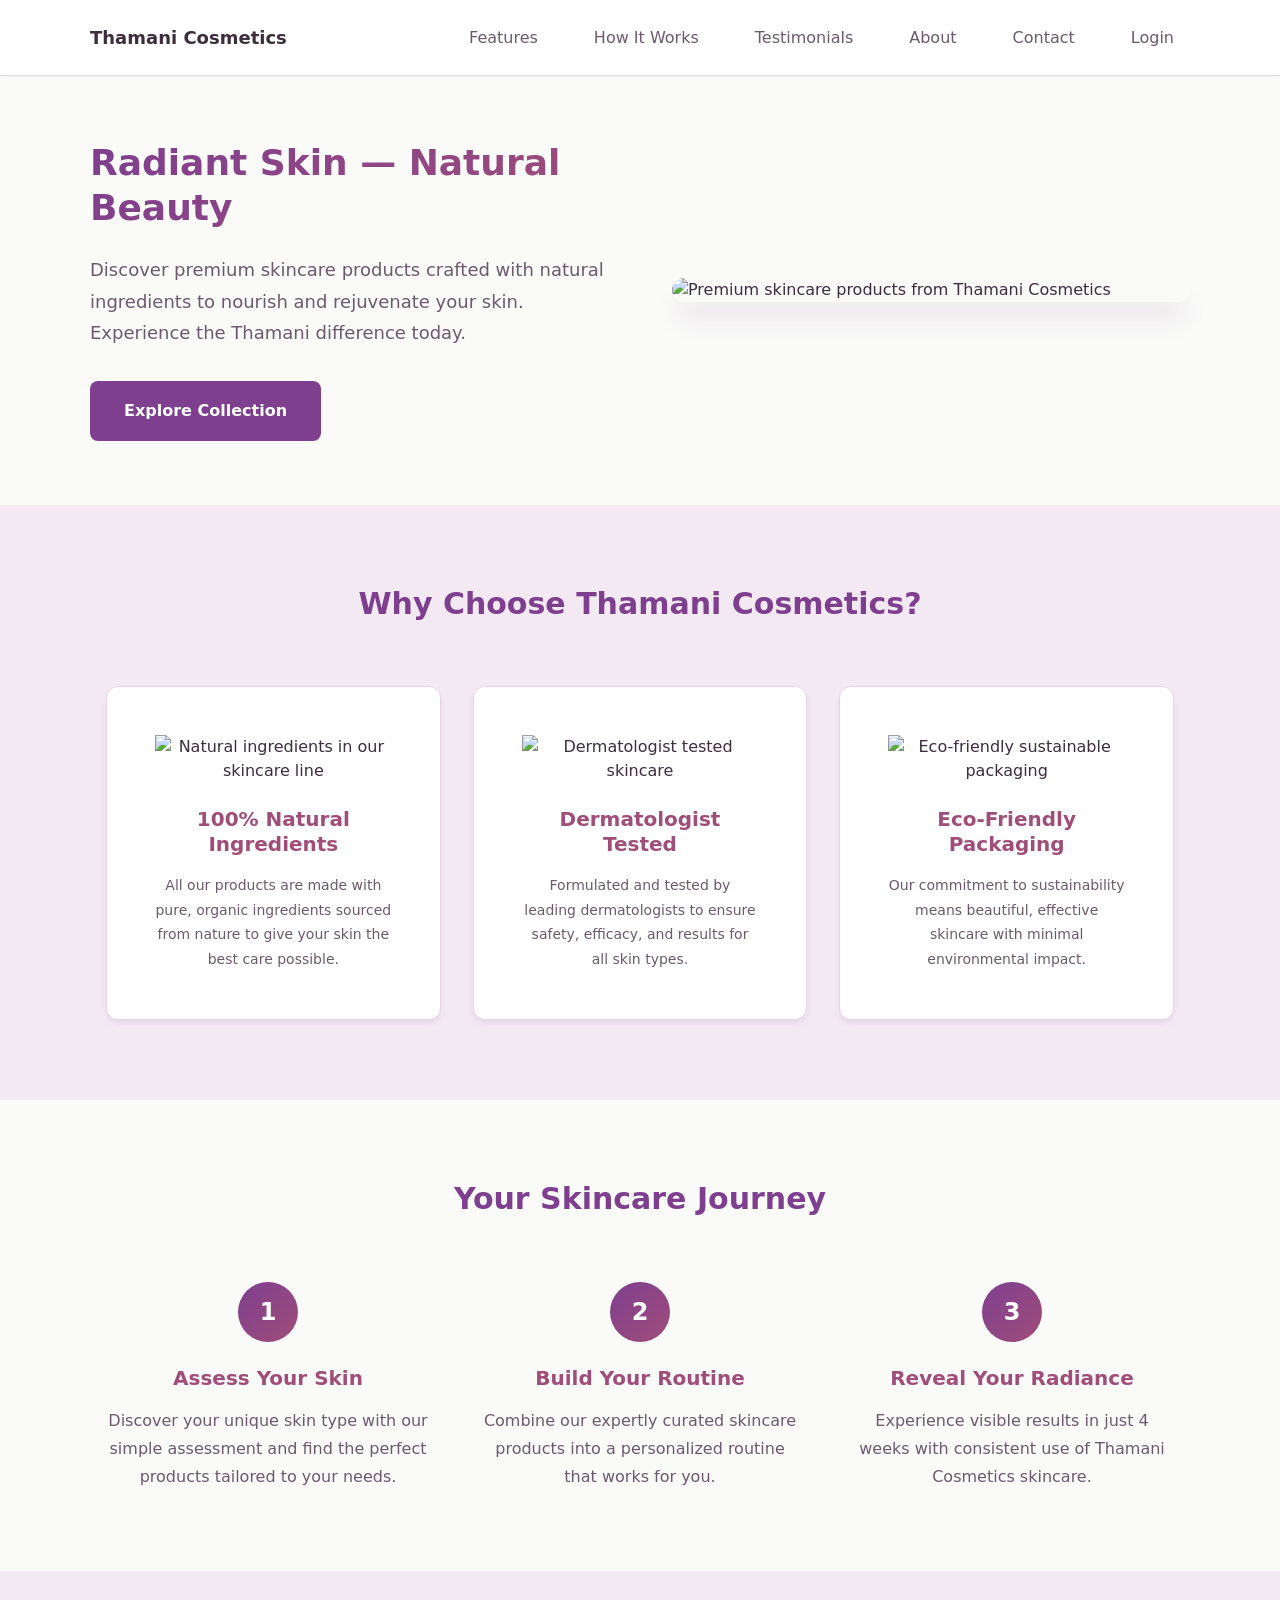
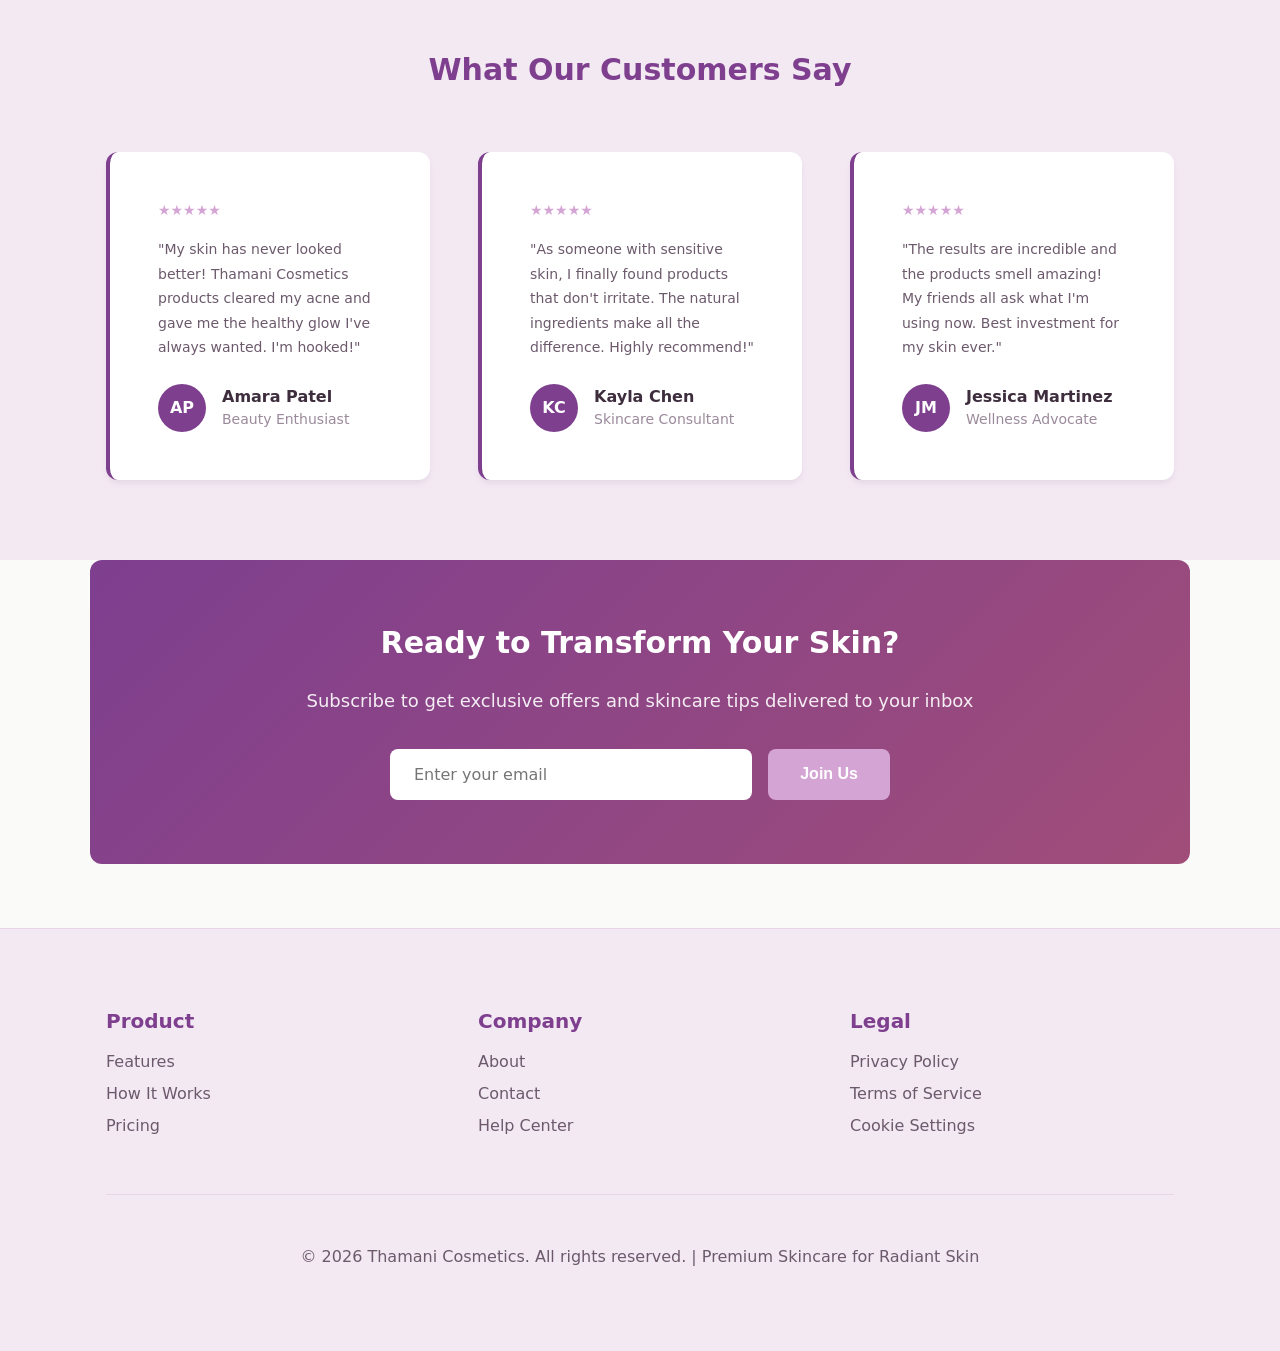
==== index.html @ d44dd270 "Added images, indext.html, pages and src to main" ====
<!doctype html>
<html lang="en">
<head>
  <meta charset="utf-8" />
  <meta name="viewport" content="width=device-width,initial-scale=1" />
  <meta name="description" content="Thamani Cosmetics - Premium skincare products for beautiful, healthy skin">
  <title>Thamani Cosmetics — Premium Skincare</title>
  <link rel="icon" type="image/png" href="data:image/svg+xml,<svg xmlns='http://www.w3.org/2000/svg' viewBox='0 0 100 100'><circle cx='50' cy='50' r='45' fill='%237E3F8F'/><text x='50' y='60' font-size='60' font-weight='bold' text-anchor='middle' fill='%23FFF'>T</text></svg>">
  <link rel="stylesheet" href="src/style.css">
</head>
<body>
  <header class="site-header">
    <nav class="nav container">
      <a class="logo" href="index.html">Thamani Cosmetics</a>
      <button class="menu-toggle" aria-label="Toggle menu" aria-expanded="false">
        <span></span>
        <span></span>
        <span></span>
      </button>
      <ul class="nav-links">
        <li><a href="#features">Features</a></li>
        <li><a href="#how-it-works">How It Works</a></li>
        <li><a href="#testimonials">Testimonials</a></li>
        <li><a href="pages/about.html">About</a></li>
        <li><a href="pages/contact.html">Contact</a></li>
        <li><a href="pages/login.html">Login</a></li>
      </ul>
    </nav>
  </header>

  <main>
    <!-- HERO SECTION -->
    <section class="hero container" id="hero">
      <div class="hero-content">
        <h1>Radiant Skin — Natural Beauty</h1>
        <p>Discover premium skincare products crafted with natural ingredients to nourish and rejuvenate your skin. Experience the Thamani difference today.</p>
        <a class="btn primary" href="#cta">Explore Collection</a>
      </div>
      <div class="hero-visual">
        <img src="https://images.unsplash.com/photo-1596755094514-f87e34085b2c?w=600&q=80" alt="Premium skincare products from Thamani Cosmetics">
      </div>
    </section>

    <!-- FEATURES SECTION -->
    <section id="features" class="features">
      <div class="container">
        <h2>Why Choose Thamani Cosmetics?</h2>
        <div class="cards">
          <article class="card">
            <img src="https://images.unsplash.com/photo-1556228541-4f04a1c6b46c?w=150&q=80" alt="Natural ingredients in our skincare line">
            <h3>100% Natural Ingredients</h3>
            <p>All our products are made with pure, organic ingredients sourced from nature to give your skin the best care possible.</p>
          </article>
          <article class="card">
            <img src="https://images.unsplash.com/photo-1608248543803-ba4f8c70ae0b?w=150&q=80" alt="Dermatologist tested skincare">
            <h3>Dermatologist Tested</h3>
            <p>Formulated and tested by leading dermatologists to ensure safety, efficacy, and results for all skin types.</p>
          </article>
          <article class="card">
            <img src="https://images.unsplash.com/photo-1597318972826-6c0bd1667f01?w=150&q=80" alt="Eco-friendly sustainable packaging">
            <h3>Eco-Friendly Packaging</h3>
            <p>Our commitment to sustainability means beautiful, effective skincare with minimal environmental impact.</p>
          </article>
        </div>
      </div>
    </section>

    <!-- HOW IT WORKS SECTION -->
    <section id="how-it-works" class="how-it-works">
      <div class="container">
        <h2>Your Skincare Journey</h2>
        <div class="steps">
          <div class="step">
            <div class="step-number">1</div>
            <h3>Assess Your Skin</h3>
            <p>Discover your unique skin type with our simple assessment and find the perfect products tailored to your needs.</p>
          </div>
          <div class="step">
            <div class="step-number">2</div>
            <h3>Build Your Routine</h3>
            <p>Combine our expertly curated skincare products into a personalized routine that works for you.</p>
          </div>
          <div class="step">
            <div class="step-number">3</div>
            <h3>Reveal Your Radiance</h3>
            <p>Experience visible results in just 4 weeks with consistent use of Thamani Cosmetics skincare.</p>
          </div>
        </div>
      </div>
    </section>

    <!-- TESTIMONIALS SECTION -->
    <section id="testimonials" class="testimonials">
      <div class="container">
        <h2>What Our Customers Say</h2>
        <div class="testimonial-cards">
          <article class="testimonial">
            <div class="testimonial-stars">★★★★★</div>
            <p class="testimonial-text">"My skin has never looked better! Thamani Cosmetics products cleared my acne and gave me the healthy glow I've always wanted. I'm hooked!"</p>
            <div class="testimonial-author">
              <div class="testimonial-avatar">AP</div>
              <div>
                <div class="testimonial-name">Amara Patel</div>
                <div class="testimonial-role">Beauty Enthusiast</div>
              </div>
            </div>
          </article>
          <article class="testimonial">
            <div class="testimonial-stars">★★★★★</div>
            <p class="testimonial-text">"As someone with sensitive skin, I finally found products that don't irritate. The natural ingredients make all the difference. Highly recommend!"</p>
            <div class="testimonial-author">
              <div class="testimonial-avatar">KC</div>
              <div>
                <div class="testimonial-name">Kayla Chen</div>
                <div class="testimonial-role">Skincare Consultant</div>
              </div>
            </div>
          </article>
          <article class="testimonial">
            <div class="testimonial-stars">★★★★★</div>
            <p class="testimonial-text">"The results are incredible and the products smell amazing! My friends all ask what I'm using now. Best investment for my skin ever."</p>
            <div class="testimonial-author">
              <div class="testimonial-avatar">JM</div>
              <div>
                <div class="testimonial-name">Jessica Martinez</div>
                <div class="testimonial-role">Wellness Advocate</div>
              </div>
            </div>
          </article>
        </div>
      </div>
    </section>

    <!-- CTA SECTION -->
    <section id="cta" class="cta-section container">
      <h2>Ready to Transform Your Skin?</h2>
      <p>Subscribe to get exclusive offers and skincare tips delivered to your inbox</p>
      <form class="cta-form" onsubmit="handleNewsletterSubmit(event)">
        <input 
          type="email" 
          placeholder="Enter your email" 
          aria-label="Email address"
          required 
        >
        <button type="submit" class="btn">Join Us</button>
      </form>
    </section>
  </main>

  <footer class="site-footer">
    <div class="container">
      <div class="footer-content">
        <div class="footer-section">
          <h3>Product</h3>
          <a href="#features">Features</a>
          <a href="#how-it-works">How It Works</a>
          <a href="pages/about.html">Pricing</a>
        </div>
        <div class="footer-section">
          <h3>Company</h3>
          <a href="pages/about.html">About</a>
          <a href="pages/contact.html">Contact</a>
          <a href="#help">Help Center</a>
        </div>
        <div class="footer-section">
          <h3>Legal</h3>
          <a href="#privacy">Privacy Policy</a>
          <a href="#terms">Terms of Service</a>
          <a href="#cookies">Cookie Settings</a>
        </div>
      </div>
      <div class="footer-bottom">
        <p>&copy; 2026 Thamani Cosmetics. All rights reserved. | Premium Skincare for Radiant Skin</p>
      </div>
    </div>
  </footer>

  <script src="src/script.js"></script>
</body>
</html>
---- src/style.css ----
/* ============================================
   DESIGN SYSTEM - CSS VARIABLES
   ============================================ */
:root {
  /* COLOR PALETTE - MAUVE & BERRY AESTHETIC */
  --color-mauve: #D4A5D4;
  --color-mauve-light: #E8D5E8;
  --color-mauve-lighter: #F3E9F3;
  --color-berry-dark: #6C3E6C;
  --color-berry-deep: #7E3F8F;
  --color-berry-vibrant: #A04D79;
  --color-berry-wine: #8B3A62;
  
  /* PRIMARY & SECONDARY (using mauve/berry) */
  --color-primary: #7E3F8F;
  --color-primary-dark: #6C3E6C;
  --color-primary-light: #E8D5E8;
  --color-secondary: #A04D79;
  --color-accent: #D4A5D4;
  --color-success: #6B9B78;
  --color-error: #C24C6F;
  
  --color-text: #3D2D3D;
  --color-text-secondary: #6C5A6C;
  --color-text-muted: #9B8A9B;
  
  --color-bg: #FAFAF9;
  --color-bg-secondary: #F3E9F3;
  --color-card: #FFFFFF;
  --color-border: #E8D5E8;
  
  /* TYPOGRAPHY */
  --font-family: 'Inter', system-ui, 'Segoe UI', Arial, sans-serif;
  --font-size-xs: 0.75rem;
  --font-size-sm: 0.875rem;
  --font-size-base: 1rem;
  --font-size-lg: 1.125rem;
  --font-size-xl: 1.25rem;
  --font-size-2xl: 1.5rem;
  --font-size-3xl: 1.875rem;
  --font-size-4xl: 2.25rem;
  
  --font-weight-regular: 400;
  --font-weight-medium: 500;
  --font-weight-semibold: 600;
  --font-weight-bold: 700;
  
  --line-height-tight: 1.25;
  --line-height-normal: 1.5;
  --line-height-relaxed: 1.75;
  
  /* SPACING */
  --spacing-xs: 0.25rem;
  --spacing-sm: 0.5rem;
  --spacing-md: 1rem;
  --spacing-lg: 1.5rem;
  --spacing-xl: 2rem;
  --spacing-2xl: 3rem;
  --spacing-3xl: 4rem;
  
  /* SHADOWS */
  --shadow-sm: 0 1px 2px 0 rgba(108, 62, 108, 0.05);
  --shadow-md: 0 4px 6px -1px rgba(108, 62, 108, 0.1);
  --shadow-lg: 0 10px 15px -3px rgba(108, 62, 108, 0.1);
  --shadow-xl: 0 20px 25px -5px rgba(108, 62, 108, 0.15);
  
  /* BORDERS & RADIUS */
  --radius-sm: 4px;
  --radius-md: 8px;
  --radius-lg: 12px;
  --radius-xl: 16px;
  
  /* TRANSITIONS */
  --transition-fast: 150ms ease-in-out;
  --transition-base: 300ms ease-in-out;
  --transition-slow: 500ms ease-in-out;
  
  /* CONTAINER */
  --container-width: 1100px;
  --container-padding: 1rem;
}

/* ============================================
   RESET & BASE STYLES
   ============================================ */
* {
  box-sizing: border-box;
  margin: 0;
  padding: 0;
}

html {
  scroll-behavior: smooth;
}

body {
  font-family: var(--font-family);
  background-color: var(--color-bg);
  color: var(--color-text);
  line-height: var(--line-height-normal);
  font-size: var(--font-size-base);
}

/* ============================================
   TYPOGRAPHY
   ============================================ */
h1 {
  font-size: var(--font-size-4xl);
  font-weight: var(--font-weight-bold);
  line-height: var(--line-height-tight);
  margin-bottom: var(--spacing-md);
  color: var(--color-berry-dark);
}

h2 {
  font-size: var(--font-size-3xl);
  font-weight: var(--font-weight-bold);
  line-height: var(--line-height-tight);
  margin-bottom: var(--spacing-xl);
  color: var(--color-berry-deep);
}

h3 {
  font-size: var(--font-size-xl);
  font-weight: var(--font-weight-semibold);
  line-height: var(--line-height-tight);
  margin-bottom: var(--spacing-md);
  color: var(--color-berry-vibrant);
}

p {
  line-height: var(--line-height-relaxed);
}

a {
  color: var(--color-primary);
  text-decoration: none;
  transition: color var(--transition-base);
}

a:hover {
  color: var(--color-primary-dark);
}

/* ============================================
   LAYOUT & CONTAINERS
   ============================================ */
.container {
  max-width: var(--container-width);
  margin: 0 auto;
  padding: var(--container-padding);
}

main {
  flex: 1;
}

/* ============================================
   NAVIGATION & HEADER
   ============================================ */
.site-header {
  position: sticky;
  top: 0;
  z-index: 40;
  background: linear-gradient(180deg, rgba(255, 255, 255, 0.95), rgba(255, 255, 255, 0.9));
  backdrop-filter: blur(8px);
  border-bottom: 1px solid var(--color-border);
  box-shadow: var(--shadow-sm);
}

.nav {
  display: flex;
  align-items: center;
  justify-content: space-between;
  padding: var(--spacing-lg) 0;
}

.logo {
  font-weight: var(--font-weight-bold);
  font-size: var(--font-size-lg);
  color: var(--color-text);
  text-decoration: none;
  transition: color var(--transition-base);
}

.logo:hover {
  color: var(--color-primary);
}

.nav-links {
  list-style: none;
  display: flex;
  gap: var(--spacing-lg);
}

.nav-links a {
  color: var(--color-text-secondary);
  padding: var(--spacing-sm) var(--spacing-md);
  border-radius: var(--radius-md);
  font-weight: var(--font-weight-medium);
  transition: color var(--transition-base), background-color var(--transition-base);
}

.nav-links a:hover {
  color: var(--color-primary);
  background-color: var(--color-primary-light);
}

.nav-links a:focus {
  outline: 2px solid var(--color-primary);
  outline-offset: 2px;
}

.menu-toggle {
  display: none;
  flex-direction: column;
  background: none;
  border: none;
  cursor: pointer;
  gap: 6px;
  padding: var(--spacing-sm);
}

.menu-toggle span {
  display: block;
  width: 24px;
  height: 2px;
  background-color: var(--color-text);
  border-radius: 2px;
  transition: all var(--transition-base);
}

.menu-toggle.active span:nth-child(1) {
  transform: rotate(45deg) translate(12px, 12px);
}

.menu-toggle.active span:nth-child(2) {
  opacity: 0;
}

.menu-toggle.active span:nth-child(3) {
  transform: rotate(-45deg) translate(8px, -8px);
}

/* ============================================
   HERO SECTION
   ============================================ */
.hero {
  display: flex;
  gap: var(--spacing-3xl);
  align-items: center;
  padding: var(--spacing-3xl) 0;
}

.hero-content {
  flex: 1;
}

.hero h1 {
  background: linear-gradient(135deg, var(--color-primary), var(--color-secondary));
  -webkit-background-clip: text;
  -webkit-text-fill-color: transparent;
  background-clip: text;
  margin-bottom: var(--spacing-lg);
}

.hero p {
  color: var(--color-text-secondary);
  font-size: var(--font-size-lg);
  margin-bottom: var(--spacing-xl);
}

.hero-visual {
  flex: 1;
  display: flex;
  justify-content: center;
}

.hero-visual img {
  max-width: 100%;
  width: 100%;
  height: auto;
  border-radius: var(--radius-lg);
  box-shadow: var(--shadow-xl);
}

/* ============================================
   BUTTONS & LINKS
   ============================================ */
.btn {
  display: inline-block;
  padding: var(--spacing-md) var(--spacing-xl);
  border: 2px solid transparent;
  border-radius: var(--radius-md);
  text-decoration: none;
  font-weight: var(--font-weight-semibold);
  font-size: var(--font-size-base);
  cursor: pointer;
  transition: all var(--transition-base);
  text-align: center;
  vertical-align: middle;
}

.btn:focus {
  outline: 2px solid var(--color-primary);
  outline-offset: 2px;
}

.btn.primary {
  background-color: var(--color-primary);
  color: white;
}

.btn.primary:hover {
  background-color: var(--color-primary-dark);
  transform: translateY(-2px);
  box-shadow: var(--shadow-lg);
}

.btn.primary:active {
  transform: translateY(0);
}

.btn.secondary {
  background-color: var(--color-bg-secondary);
  color: var(--color-text);
  border-color: var(--color-border);
}

.btn.secondary:hover {
  background-color: var(--color-border);
  transform: translateY(-2px);
}

.btn.outline {
  border-color: var(--color-primary);
  color: var(--color-primary);
  background-color: transparent;
}

.btn.outline:hover {
  background-color: var(--color-primary-light);
}

/* ============================================
   FEATURES & CARDS
   ============================================ */
.features {
  padding: var(--spacing-3xl) 0;
  background-color: var(--color-bg-secondary);
}

.features h2 {
  text-align: center;
  margin-bottom: var(--spacing-3xl);
}

.cards {
  display: grid;
  grid-template-columns: repeat(3, 1fr);
  gap: var(--spacing-xl);
}

.card {
  background-color: var(--color-card);
  padding: var(--spacing-2xl);
  border-radius: var(--radius-lg);
  box-shadow: var(--shadow-md);
  text-align: center;
  transition: all var(--transition-base);
  border: 1px solid var(--color-border);
}

.card:hover {
  transform: translateY(-8px);
  box-shadow: var(--shadow-xl);
  border-color: var(--color-primary);
}

.card img {
  width: 80px;
  height: 80px;
  margin: 0 auto var(--spacing-lg);
  object-fit: contain;
}

.card h3 {
  color: var(--color-berry-vibrant);
  margin-bottom: var(--spacing-md);
}

.card p {
  color: var(--color-text-secondary);
  font-size: var(--font-size-sm);
}

/* ============================================
   HOW IT WORKS SECTION
   ============================================ */
.how-it-works {
  padding: var(--spacing-3xl) 0;
}

.how-it-works h2 {
  text-align: center;
  margin-bottom: var(--spacing-3xl);
}

.steps {
  display: grid;
  grid-template-columns: repeat(auto-fit, minmax(280px, 1fr));
  gap: var(--spacing-2xl);
}

.step {
  text-align: center;
}

.step-number {
  display: flex;
  align-items: center;
  justify-content: center;
  width: 60px;
  height: 60px;
  margin: 0 auto var(--spacing-lg);
  background: linear-gradient(135deg, var(--color-primary), var(--color-secondary));
  color: white;
  border-radius: 50%;
  font-size: var(--font-size-2xl);
  font-weight: var(--font-weight-bold);
}

.step h3 {
  color: var(--color-berry-vibrant);
}

.step p {
  color: var(--color-text-secondary);
}

/* ============================================
   TESTIMONIALS SECTION
   ============================================ */
.testimonials {
  padding: var(--spacing-3xl) 0;
  background-color: var(--color-bg-secondary);
}

.testimonials h2 {
  text-align: center;
  margin-bottom: var(--spacing-3xl);
}

.testimonial-cards {
  display: grid;
  grid-template-columns: repeat(auto-fit, minmax(320px, 1fr));
  gap: var(--spacing-2xl);
}

.testimonial {
  background-color: var(--color-card);
  padding: var(--spacing-2xl);
  border-radius: var(--radius-lg);
  box-shadow: var(--shadow-md);
  border-left: 4px solid var(--color-primary);
  transition: all var(--transition-base);
}

.testimonial:hover {
  box-shadow: var(--shadow-lg);
}

.testimonial-stars {
  color: var(--color-accent);
  font-size: var(--font-size-sm);
  margin-bottom: var(--spacing-md);
}

.testimonial-text {
  color: var(--color-text-secondary);
  font-size: var(--font-size-sm);
  margin-bottom: var(--spacing-lg);
  line-height: var(--line-height-relaxed);
}

.testimonial-author {
  display: flex;
  align-items: center;
  gap: var(--spacing-md);
}

.testimonial-avatar {
  width: 48px;
  height: 48px;
  border-radius: 50%;
  background-color: var(--color-primary);
  color: white;
  display: flex;
  align-items: center;
  justify-content: center;
  font-weight: var(--font-weight-bold);
  flex-shrink: 0;
}

.testimonial-name {
  font-weight: var(--font-weight-semibold);
  color: var(--color-text);
}

.testimonial-role {
  font-size: var(--font-size-sm);
  color: var(--color-text-muted);
}

/* ============================================
   CTA SECTION
   ============================================ */
.cta-section {
  padding: var(--spacing-3xl) 0;
  background: linear-gradient(135deg, var(--color-primary), var(--color-secondary));
  color: white;
  border-radius: var(--radius-lg);
  text-align: center;
}

.cta-section h2 {
  color: white;
  margin-bottom: var(--spacing-lg);
}

.cta-section p {
  color: rgba(255, 255, 255, 0.9);
  font-size: var(--font-size-lg);
  margin-bottom: var(--spacing-xl);
}

.cta-form {
  display: flex;
  gap: var(--spacing-md);
  max-width: 500px;
  margin: 0 auto;
  flex-wrap: wrap;
  justify-content: center;
}

.cta-form input {
  flex: 1;
  min-width: 200px;
  padding: var(--spacing-md) var(--spacing-lg);
  border: none;
  border-radius: var(--radius-md);
  font-size: var(--font-size-base);
  font-family: var(--font-family);
}

.cta-form input:focus {
  outline: 2px solid rgba(255, 255, 255, 0.5);
  outline-offset: 2px;
}

.cta-form .btn {
  background-color: var(--color-mauve);
  color: white;
  border: none;
  font-weight: var(--font-weight-bold);
}

.cta-form .btn:hover {
  background-color: var(--color-berry-vibrant);
  transform: translateY(-2px);
}

/* ============================================
   FOOTER
   ============================================ */
.site-footer {
  padding: var(--spacing-3xl) 0;
  text-align: center;
  color: var(--color-text-secondary);
  border-top: 1px solid var(--color-border);
  margin-top: var(--spacing-3xl);
  background-color: var(--color-bg-secondary);
}

.footer-content {
  display: grid;
  grid-template-columns: repeat(auto-fit, minmax(250px, 1fr));
  gap: var(--spacing-2xl);
  margin-bottom: var(--spacing-2xl);
  text-align: left;
}

.footer-section h3 {
  color: var(--color-berry-deep);
  margin-bottom: var(--spacing-md);
}

.footer-section a {
  display: block;
  margin-bottom: var(--spacing-sm);
  color: var(--color-text-secondary);
}

.footer-section a:hover {
  color: var(--color-primary);
}

.footer-bottom {
  padding-top: var(--spacing-2xl);
  border-top: 1px solid var(--color-border);
  text-align: center;
}

/* ============================================
   RESPONSIVE DESIGN
   ============================================ */
@media (max-width: 1024px) {
  :root {
    --container-padding: 1.5rem;
  }

  .hero {
    gap: var(--spacing-2xl);
    padding: var(--spacing-2xl) 0;
  }

  .cards {
    grid-template-columns: repeat(2, 1fr);
  }

  .cta-form {
    flex-direction: column;
  }

  .cta-form input,
  .cta-form .btn {
    min-width: 100%;
  }
}

@media (max-width: 768px) {
  :root {
    --font-size-4xl: 1.875rem;
    --font-size-3xl: 1.5rem;
    --font-size-2xl: 1.25rem;
    --spacing-2xl: 2rem;
    --spacing-3xl: 2.5rem;
  }

  .menu-toggle {
    display: flex;
  }

  .nav-links {
    position: absolute;
    top: 60px;
    left: 0;
    right: 0;
    flex-direction: column;
    background-color: var(--color-card);
    border-bottom: 1px solid var(--color-border);
    gap: 0;
    max-height: 0;
    overflow: hidden;
    transition: max-height var(--transition-base);
  }

  .nav-links.active {
    max-height: 300px;
  }

  .nav-links a {
    display: block;
    padding: var(--spacing-md) var(--spacing-lg);
    border-radius: 0;
  }

  .hero {
    flex-direction: column-reverse;
    text-align: center;
  }

  .hero h1 {
    font-size: var(--font-size-3xl);
  }

  .cards {
    grid-template-columns: 1fr;
  }

  .steps {
    grid-template-columns: 1fr;
  }

  .testimonial-cards {
    grid-template-columns: 1fr;
  }

  .footer-content {
    grid-template-columns: 1fr;
  }

  .features {
    padding: var(--spacing-2xl) 0;
  }

  .testimonials {
    padding: var(--spacing-2xl) 0;
  }

  .how-it-works {
    padding: var(--spacing-2xl) 0;
  }

  .cta-section {
    padding: var(--spacing-2xl);
  }
}

@media (max-width: 480px) {
  :root {
    --font-size-4xl: 1.5rem;
    --font-size-3xl: 1.25rem;
    --spacing-xl: 1.25rem;
    --spacing-2xl: 1.5rem;
    --spacing-3xl: 2rem;
  }

  .container {
    padding: var(--spacing-md);
  }

  .nav {
    padding: var(--spacing-md) 0;
  }

  .logo {
    font-size: var(--font-size-base);
  }

  .hero {
    padding: var(--spacing-2xl) 0;
  }

  .hero p {
    font-size: var(--font-size-base);
  }

  .btn {
    padding: var(--spacing-md) var(--spacing-lg);
    width: 100%;
  }

  .card {
    padding: var(--spacing-lg);
  }

  .step-number {
    width: 48px;
    height: 48px;
    font-size: var(--font-size-lg);
  }

  .testimonial {
    padding: var(--spacing-lg);
  }
}
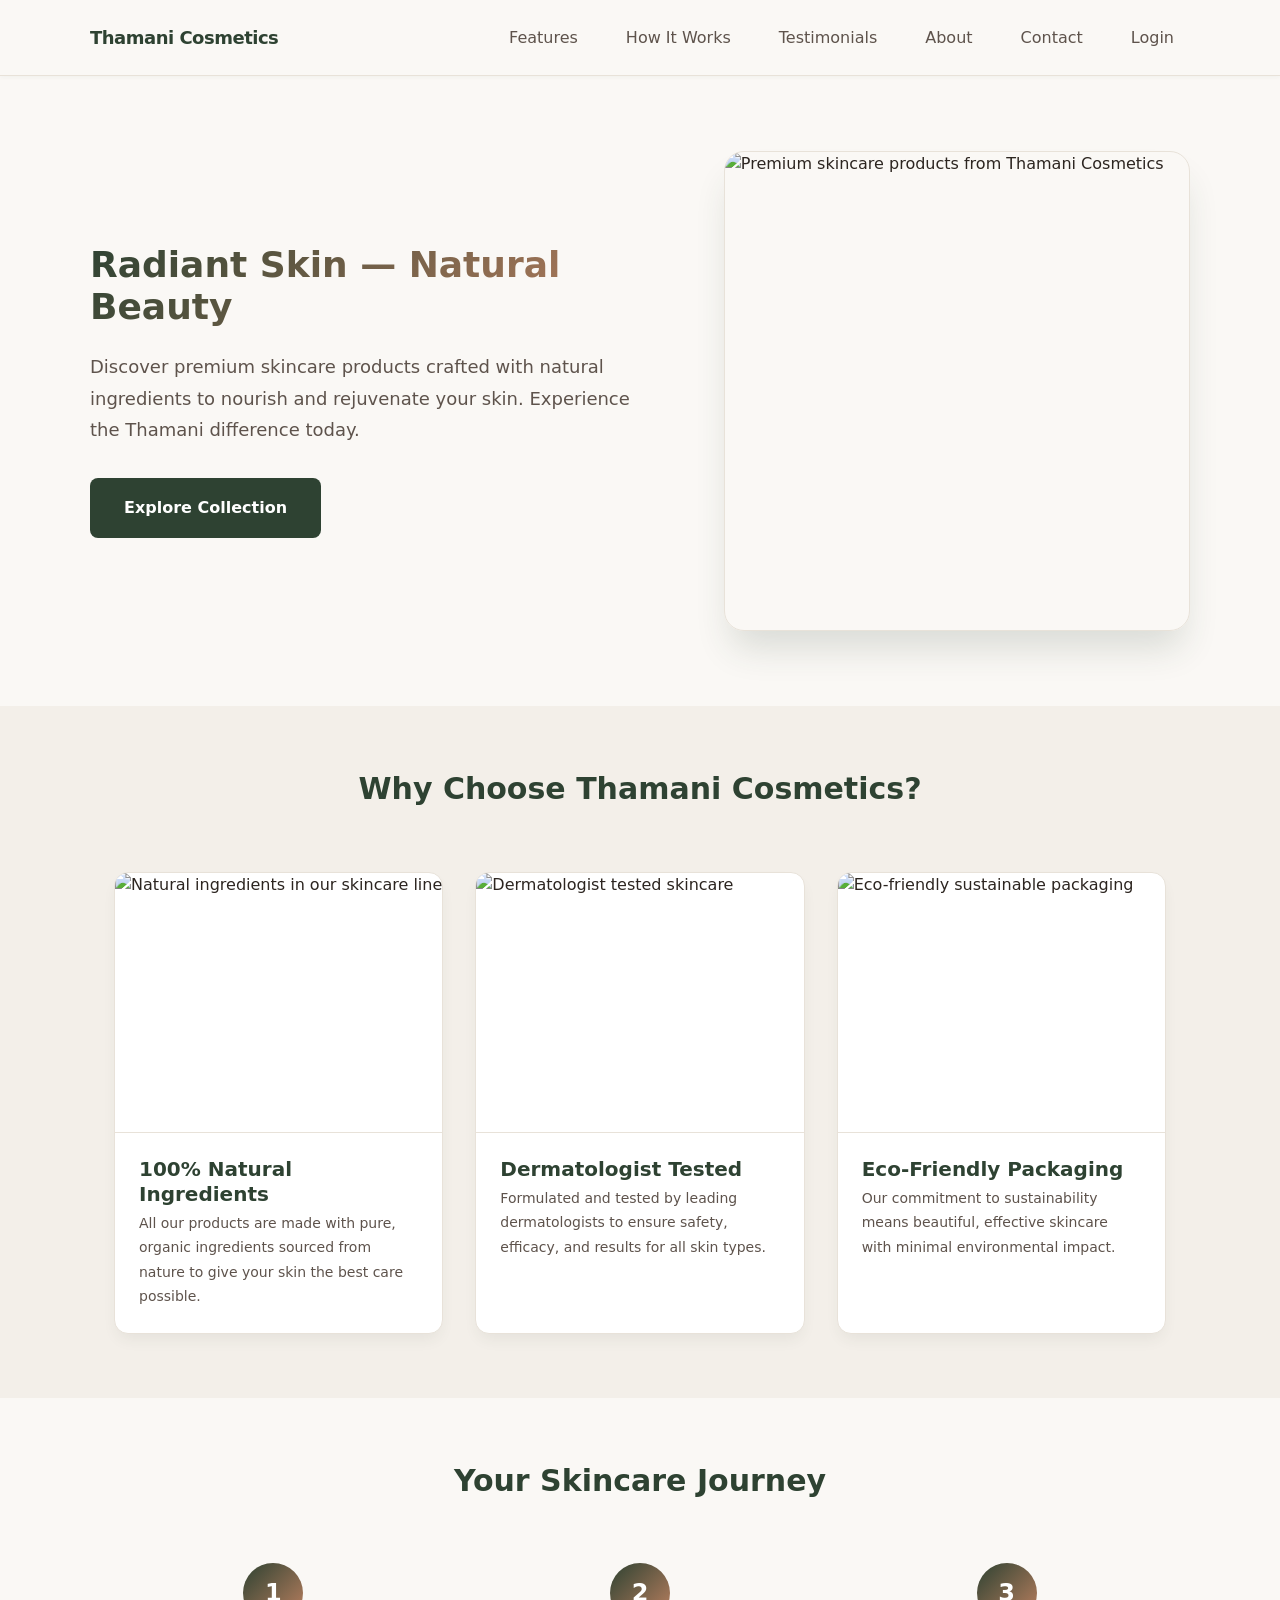
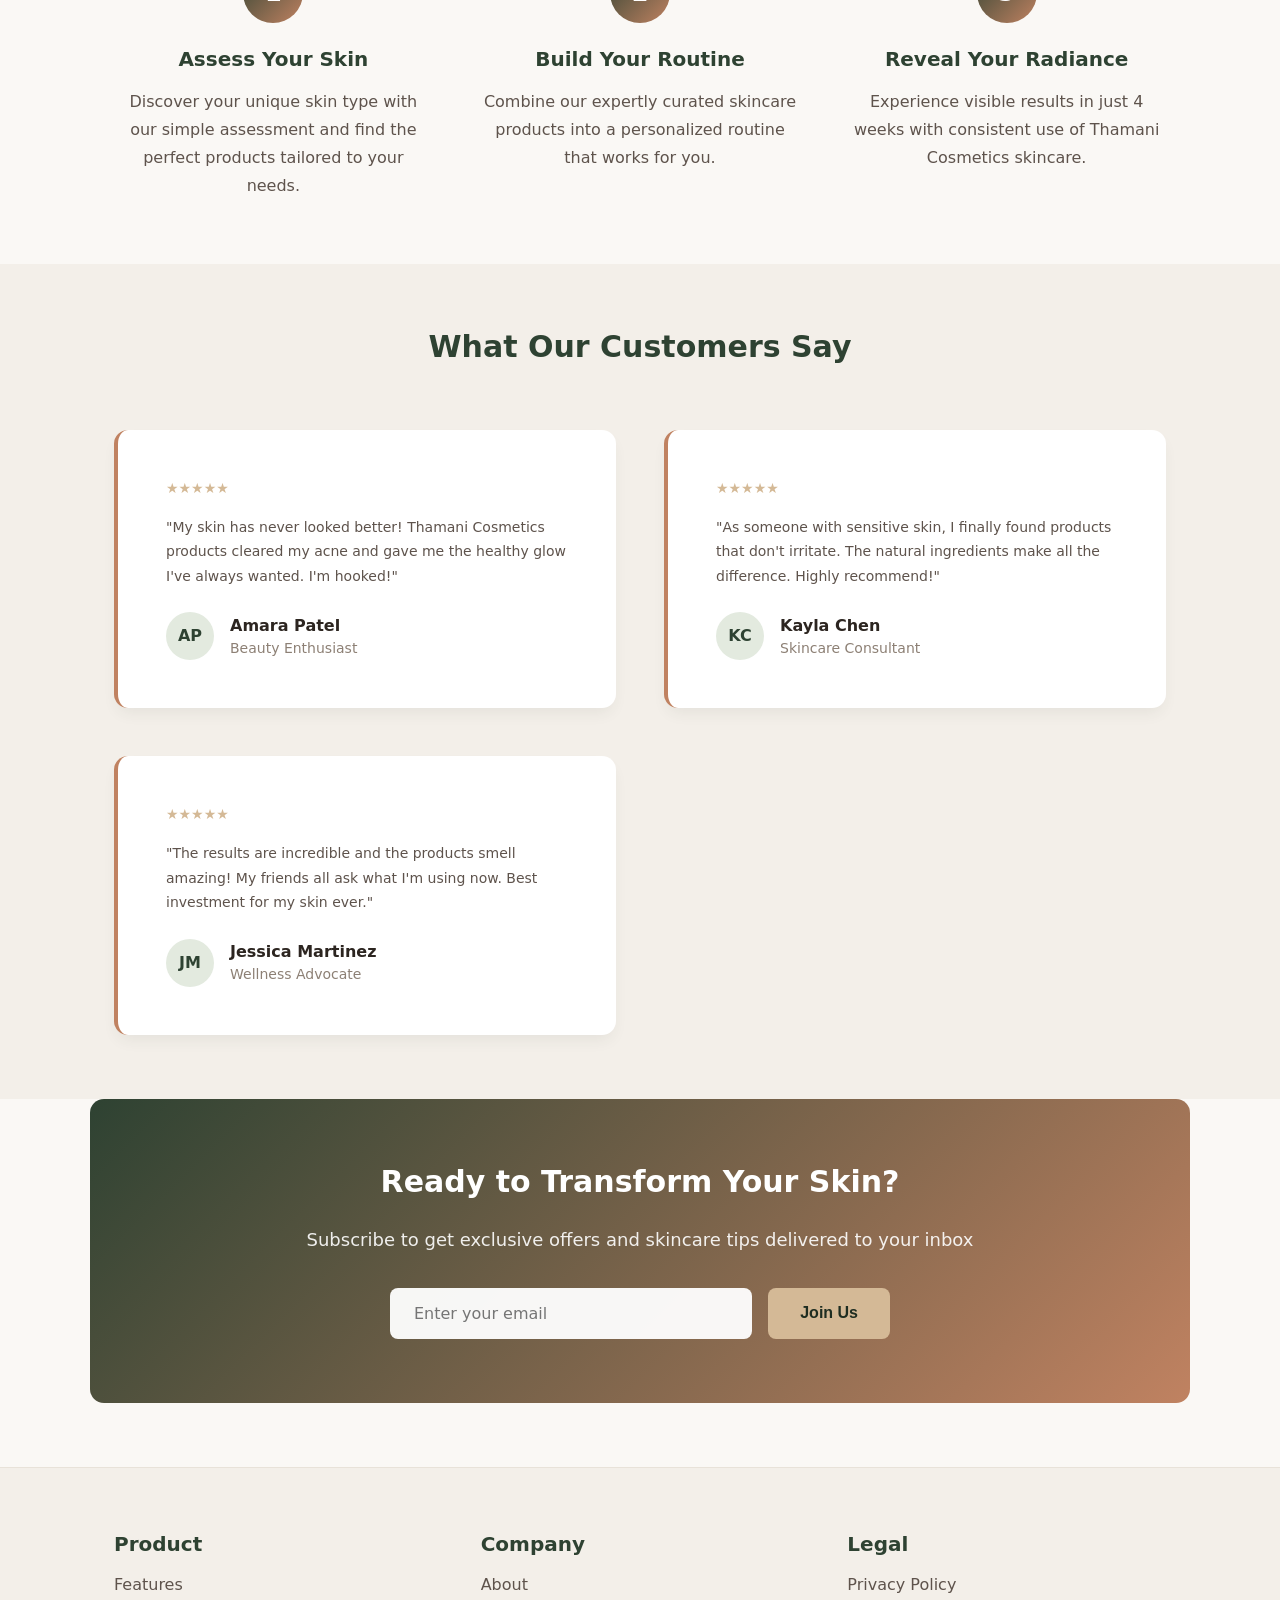
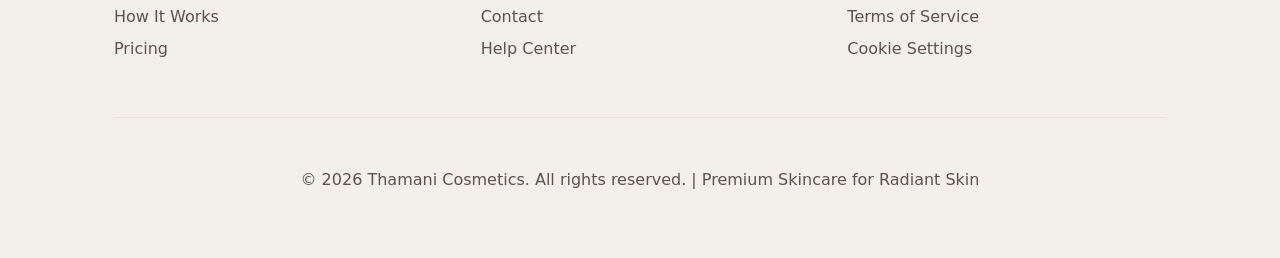
==== commit 934d31c3: "Modified the css and index.html file" ====
--- a/index.html
+++ b/index.html
@@ -37,7 +37,7 @@
         <a class="btn primary" href="#cta">Explore Collection</a>
       </div>
       <div class="hero-visual">
-        <img src="https://images.unsplash.com/photo-1596755094514-f87e34085b2c?w=600&q=80" alt="Premium skincare products from Thamani Cosmetics">
+        <img src="../Thamani_Cosmetics/images/About Banner.jpg" alt="Premium skincare products from Thamani Cosmetics">
       </div>
     </section>
 
@@ -47,17 +47,17 @@
         <h2>Why Choose Thamani Cosmetics?</h2>
         <div class="cards">
           <article class="card">
-            <img src="https://images.unsplash.com/photo-1556228541-4f04a1c6b46c?w=150&q=80" alt="Natural ingredients in our skincare line">
+            <img src="../Thamani_Cosmetics/images/TG.jpg" alt="Natural ingredients in our skincare line">
             <h3>100% Natural Ingredients</h3>
             <p>All our products are made with pure, organic ingredients sourced from nature to give your skin the best care possible.</p>
           </article>
           <article class="card">
-            <img src="https://images.unsplash.com/photo-1608248543803-ba4f8c70ae0b?w=150&q=80" alt="Dermatologist tested skincare">
+            <img src="../Thamani_Cosmetics/images/Sankofa.jpg" alt="Dermatologist tested skincare">
             <h3>Dermatologist Tested</h3>
             <p>Formulated and tested by leading dermatologists to ensure safety, efficacy, and results for all skin types.</p>
           </article>
           <article class="card">
-            <img src="https://images.unsplash.com/photo-1597318972826-6c0bd1667f01?w=150&q=80" alt="Eco-friendly sustainable packaging">
+            <img src="../Thamani_Cosmetics/images/Face Oilll.jpg" alt="Eco-friendly sustainable packaging">
             <h3>Eco-Friendly Packaging</h3>
             <p>Our commitment to sustainability means beautiful, effective skincare with minimal environmental impact.</p>
           </article>
--- a/src/style.css
+++ b/src/style.css
@@ -2,32 +2,32 @@
    DESIGN SYSTEM - CSS VARIABLES
    ============================================ */
 :root {
-  /* COLOR PALETTE - MAUVE & BERRY AESTHETIC */
-  --color-mauve: #D4A5D4;
-  --color-mauve-light: #E8D5E8;
-  --color-mauve-lighter: #F3E9F3;
-  --color-berry-dark: #6C3E6C;
-  --color-berry-deep: #7E3F8F;
-  --color-berry-vibrant: #A04D79;
-  --color-berry-wine: #8B3A62;
-  
-  /* PRIMARY & SECONDARY (using mauve/berry) */
-  --color-primary: #7E3F8F;
-  --color-primary-dark: #6C3E6C;
-  --color-primary-light: #E8D5E8;
-  --color-secondary: #A04D79;
-  --color-accent: #D4A5D4;
-  --color-success: #6B9B78;
-  --color-error: #C24C6F;
-  
-  --color-text: #3D2D3D;
-  --color-text-secondary: #6C5A6C;
-  --color-text-muted: #9B8A9B;
-  
-  --color-bg: #FAFAF9;
-  --color-bg-secondary: #F3E9F3;
+  /* COLOR PALETTE - BOTANICAL & EARTHY AESTHETIC */
+  --color-green-deep: #2E4232;     /* Rich Forest Green (Primary) */
+  --color-green-sage: #8F9E8B;     /* Soft Sage Mist */
+  --color-green-light: #E3EADF;    /* Light Moss Tint */
+  --color-green-lighter: #F2F5F0;  /* Pale Herb */
+  --color-terracotta: #C08261;     /* Warm Clay (Secondary) */
+  --color-clay-dark: #6E4A37;      /* Dark Earth */
+  --color-gold-soft: #D4B996;      /* Golden Sand (Accent) */
+  
+  /* PRIMARY & SECONDARY */
+  --color-primary: var(--color-green-deep);
+  --color-primary-dark: #1E2D21;
+  --color-primary-light: var(--color-green-light);
+  --color-secondary: var(--color-terracotta);
+  --color-accent: var(--color-gold-soft);
+  --color-success: #557A46;
+  --color-error: #B2533E;
+  
+  --color-text: #2C2520;           /* Deep Espresso */
+  --color-text-secondary: #5E534C; /* Soft Soil Gray */
+  --color-text-muted: #8D8075;     /* Warm Linen Shadow */
+  
+  --color-bg: #FAF8F5;             /* Warm Alabaster White */
+  --color-bg-secondary: #F3EFE9;   /* Soft Sand / Cream */
   --color-card: #FFFFFF;
-  --color-border: #E8D5E8;
+  --color-border: #E8E2D9;         /* Creamy Clay Border */
   
   /* TYPOGRAPHY */
   --font-family: 'Inter', system-ui, 'Segoe UI', Arial, sans-serif;
@@ -59,25 +59,25 @@
   --spacing-3xl: 4rem;
   
   /* SHADOWS */
-  --shadow-sm: 0 1px 2px 0 rgba(108, 62, 108, 0.05);
-  --shadow-md: 0 4px 6px -1px rgba(108, 62, 108, 0.1);
-  --shadow-lg: 0 10px 15px -3px rgba(108, 62, 108, 0.1);
-  --shadow-xl: 0 20px 25px -5px rgba(108, 62, 108, 0.15);
+  --shadow-sm: 0 2px 4px 0 rgba(46, 66, 50, 0.03);
+  --shadow-md: 0 8px 16px -4px rgba(46, 66, 50, 0.08);
+  --shadow-lg: 0 16px 24px -6px rgba(46, 66, 50, 0.12);
+  --shadow-xl: 0 24px 36px -8px rgba(46, 66, 50, 0.16);
   
   /* BORDERS & RADIUS */
   --radius-sm: 4px;
   --radius-md: 8px;
-  --radius-lg: 12px;
-  --radius-xl: 16px;
+  --radius-lg: 14px;
+  --radius-xl: 20px;
   
   /* TRANSITIONS */
   --transition-fast: 150ms ease-in-out;
-  --transition-base: 300ms ease-in-out;
+  --transition-base: 300ms cubic-bezier(0.4, 0, 0.2, 1);
   --transition-slow: 500ms ease-in-out;
   
   /* CONTAINER */
   --container-width: 1100px;
-  --container-padding: 1rem;
+  --container-padding: 1.5rem;
 }
 
 /* ============================================
@@ -107,9 +107,9 @@
 h1 {
   font-size: var(--font-size-4xl);
   font-weight: var(--font-weight-bold);
-  line-height: var(--line-height-tight);
+  line-height: 1.15;
   margin-bottom: var(--spacing-md);
-  color: var(--color-berry-dark);
+  color: var(--color-primary);
 }
 
 h2 {
@@ -117,7 +117,7 @@
   font-weight: var(--font-weight-bold);
   line-height: var(--line-height-tight);
   margin-bottom: var(--spacing-xl);
-  color: var(--color-berry-deep);
+  color: var(--color-primary);
 }
 
 h3 {
@@ -125,7 +125,7 @@
   font-weight: var(--font-weight-semibold);
   line-height: var(--line-height-tight);
   margin-bottom: var(--spacing-md);
-  color: var(--color-berry-vibrant);
+  color: var(--color-secondary);
 }
 
 p {
@@ -139,7 +139,7 @@
 }
 
 a:hover {
-  color: var(--color-primary-dark);
+  color: var(--color-secondary);
 }
 
 /* ============================================
@@ -148,7 +148,7 @@
 .container {
   max-width: var(--container-width);
   margin: 0 auto;
-  padding: var(--container-padding);
+  padding: 0 var(--container-padding);
 }
 
 main {
@@ -162,8 +162,8 @@
   position: sticky;
   top: 0;
   z-index: 40;
-  background: linear-gradient(180deg, rgba(255, 255, 255, 0.95), rgba(255, 255, 255, 0.9));
-  backdrop-filter: blur(8px);
+  background: rgba(250, 248, 245, 0.95);
+  backdrop-filter: blur(12px);
   border-bottom: 1px solid var(--color-border);
   box-shadow: var(--shadow-sm);
 }
@@ -178,19 +178,19 @@
 .logo {
   font-weight: var(--font-weight-bold);
   font-size: var(--font-size-lg);
-  color: var(--color-text);
-  text-decoration: none;
-  transition: color var(--transition-base);
+  color: var(--color-primary);
+  letter-spacing: -0.5px;
+  transition: opacity var(--transition-base);
 }
 
 .logo:hover {
-  color: var(--color-primary);
+  opacity: 0.85;
 }
 
 .nav-links {
   list-style: none;
   display: flex;
-  gap: var(--spacing-lg);
+  gap: var(--spacing-md);
 }
 
 .nav-links a {
@@ -198,7 +198,7 @@
   padding: var(--spacing-sm) var(--spacing-md);
   border-radius: var(--radius-md);
   font-weight: var(--font-weight-medium);
-  transition: color var(--transition-base), background-color var(--transition-base);
+  transition: all var(--transition-base);
 }
 
 .nav-links a:hover {
@@ -225,21 +225,9 @@
   display: block;
   width: 24px;
   height: 2px;
-  background-color: var(--color-text);
+  background-color: var(--color-primary);
   border-radius: 2px;
   transition: all var(--transition-base);
-}
-
-.menu-toggle.active span:nth-child(1) {
-  transform: rotate(45deg) translate(12px, 12px);
-}
-
-.menu-toggle.active span:nth-child(2) {
-  opacity: 0;
-}
-
-.menu-toggle.active span:nth-child(3) {
-  transform: rotate(-45deg) translate(8px, -8px);
 }
 
 /* ============================================
@@ -250,10 +238,11 @@
   gap: var(--spacing-3xl);
   align-items: center;
   padding: var(--spacing-3xl) 0;
+  min-height: 70vh;
 }
 
 .hero-content {
-  flex: 1;
+  flex: 1.1;
 }
 
 .hero h1 {
@@ -271,7 +260,7 @@
 }
 
 .hero-visual {
-  flex: 1;
+  flex: 0.9;
   display: flex;
   justify-content: center;
 }
@@ -279,9 +268,11 @@
 .hero-visual img {
   max-width: 100%;
   width: 100%;
-  height: auto;
-  border-radius: var(--radius-lg);
+  height: 480px;
+  object-fit: cover;
+  border-radius: var(--radius-xl);
   box-shadow: var(--shadow-xl);
+  border: 1px solid var(--color-border);
 }
 
 /* ============================================
@@ -343,7 +334,7 @@
 }
 
 /* ============================================
-   FEATURES & CARDS
+   FEATURES & CARDS (Updated for Professional Look)
    ============================================ */
 .features {
   padding: var(--spacing-3xl) 0;
@@ -363,35 +354,41 @@
 
 .card {
   background-color: var(--color-card);
-  padding: var(--spacing-2xl);
   border-radius: var(--radius-lg);
   box-shadow: var(--shadow-md);
-  text-align: center;
   transition: all var(--transition-base);
   border: 1px solid var(--color-border);
+  overflow: hidden;
+  display: flex;
+  flex-direction: column;
 }
 
 .card:hover {
-  transform: translateY(-8px);
+  transform: translateY(-6px);
   box-shadow: var(--shadow-xl);
-  border-color: var(--color-primary);
-}
-
+  border-color: var(--color-secondary);
+}
+
+/* Full-bleed high-end imagery */
 .card img {
-  width: 80px;
-  height: 80px;
-  margin: 0 auto var(--spacing-lg);
-  object-fit: contain;
+  width: 100%;
+  height: 260px;
+  object-fit: cover;
+  margin: 0;
+  border-bottom: 1px solid var(--color-border);
 }
 
 .card h3 {
-  color: var(--color-berry-vibrant);
-  margin-bottom: var(--spacing-md);
+  padding: var(--spacing-lg) var(--spacing-lg) var(--spacing-xs);
+  color: var(--color-primary);
+  margin-bottom: 0;
 }
 
 .card p {
+  padding: 0 var(--spacing-lg) var(--spacing-lg);
   color: var(--color-text-secondary);
   font-size: var(--font-size-sm);
+  flex-grow: 1;
 }
 
 /* ============================================
@@ -431,7 +428,7 @@
 }
 
 .step h3 {
-  color: var(--color-berry-vibrant);
+  color: var(--color-primary);
 }
 
 .step p {
@@ -462,7 +459,7 @@
   padding: var(--spacing-2xl);
   border-radius: var(--radius-lg);
   box-shadow: var(--shadow-md);
-  border-left: 4px solid var(--color-primary);
+  border-left: 4px solid var(--color-secondary);
   transition: all var(--transition-base);
 }
 
@@ -493,8 +490,8 @@
   width: 48px;
   height: 48px;
   border-radius: 50%;
-  background-color: var(--color-primary);
-  color: white;
+  background-color: var(--color-primary-light);
+  color: var(--color-primary);
   display: flex;
   align-items: center;
   justify-content: center;
@@ -551,6 +548,8 @@
   border-radius: var(--radius-md);
   font-size: var(--font-size-base);
   font-family: var(--font-family);
+  background-color: rgba(255, 255, 255, 0.95);
+  color: var(--color-text);
 }
 
 .cta-form input:focus {
@@ -559,14 +558,14 @@
 }
 
 .cta-form .btn {
-  background-color: var(--color-mauve);
-  color: white;
+  background-color: var(--color-accent);
+  color: var(--color-primary-dark);
   border: none;
   font-weight: var(--font-weight-bold);
 }
 
 .cta-form .btn:hover {
-  background-color: var(--color-berry-vibrant);
+  background-color: #f7e6cf;
   transform: translateY(-2px);
 }
 
@@ -591,7 +590,7 @@
 }
 
 .footer-section h3 {
-  color: var(--color-berry-deep);
+  color: var(--color-primary);
   margin-bottom: var(--spacing-md);
 }
 
@@ -602,7 +601,7 @@
 }
 
 .footer-section a:hover {
-  color: var(--color-primary);
+  color: var(--color-secondary);
 }
 
 .footer-bottom {
@@ -622,6 +621,10 @@
   .hero {
     gap: var(--spacing-2xl);
     padding: var(--spacing-2xl) 0;
+  }
+
+  .hero-visual img {
+    height: 380px;
   }
 
   .cards {
@@ -684,6 +687,10 @@
     font-size: var(--font-size-3xl);
   }
 
+  .hero-visual img {
+    height: 320px;
+  }
+
   .cards {
     grid-template-columns: 1fr;
   }
@@ -746,13 +753,21 @@
     font-size: var(--font-size-base);
   }
 
+  .hero-visual img {
+    height: 240px;
+  }
+
   .btn {
     padding: var(--spacing-md) var(--spacing-lg);
     width: 100%;
   }
 
   .card {
-    padding: var(--spacing-lg);
+    padding: 0;
+  }
+
+  .card img {
+    height: 200px;
   }
 
   .step-number {
@@ -764,4 +779,4 @@
   .testimonial {
     padding: var(--spacing-lg);
   }
-}
+}
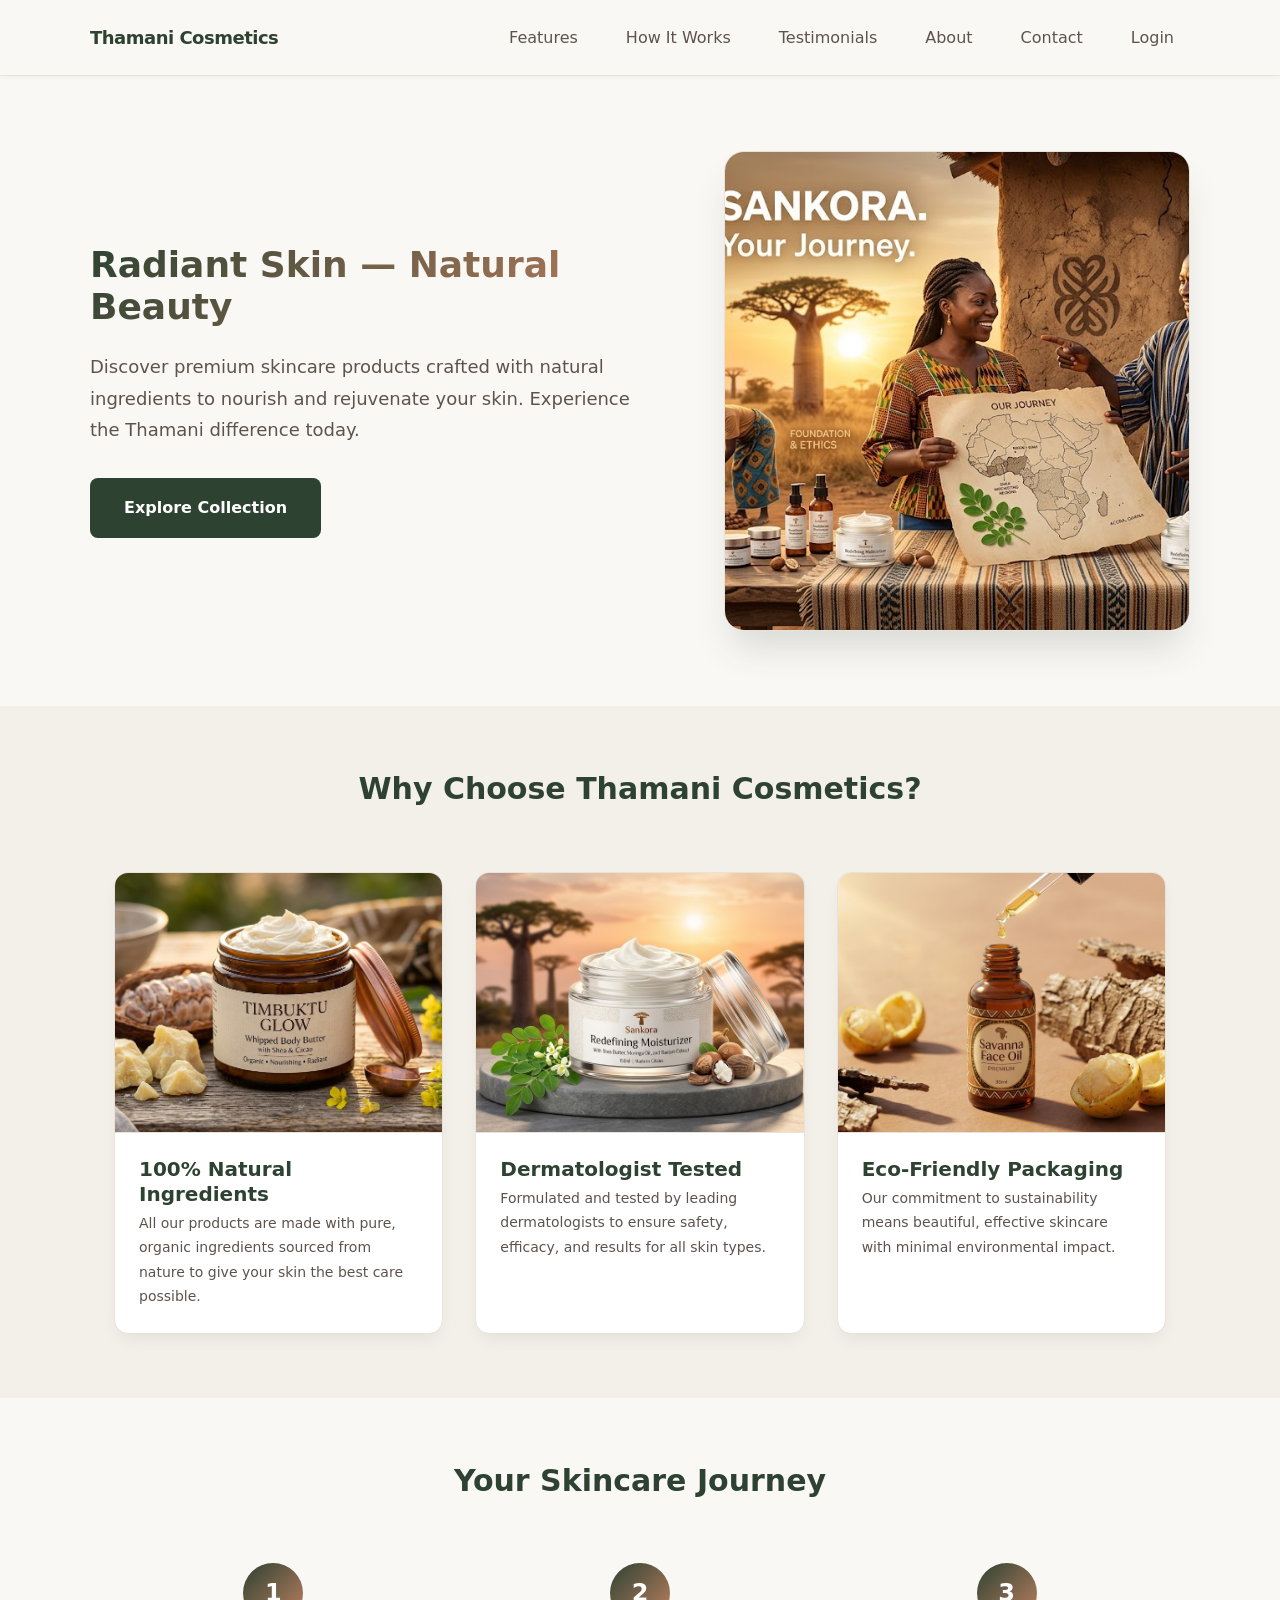
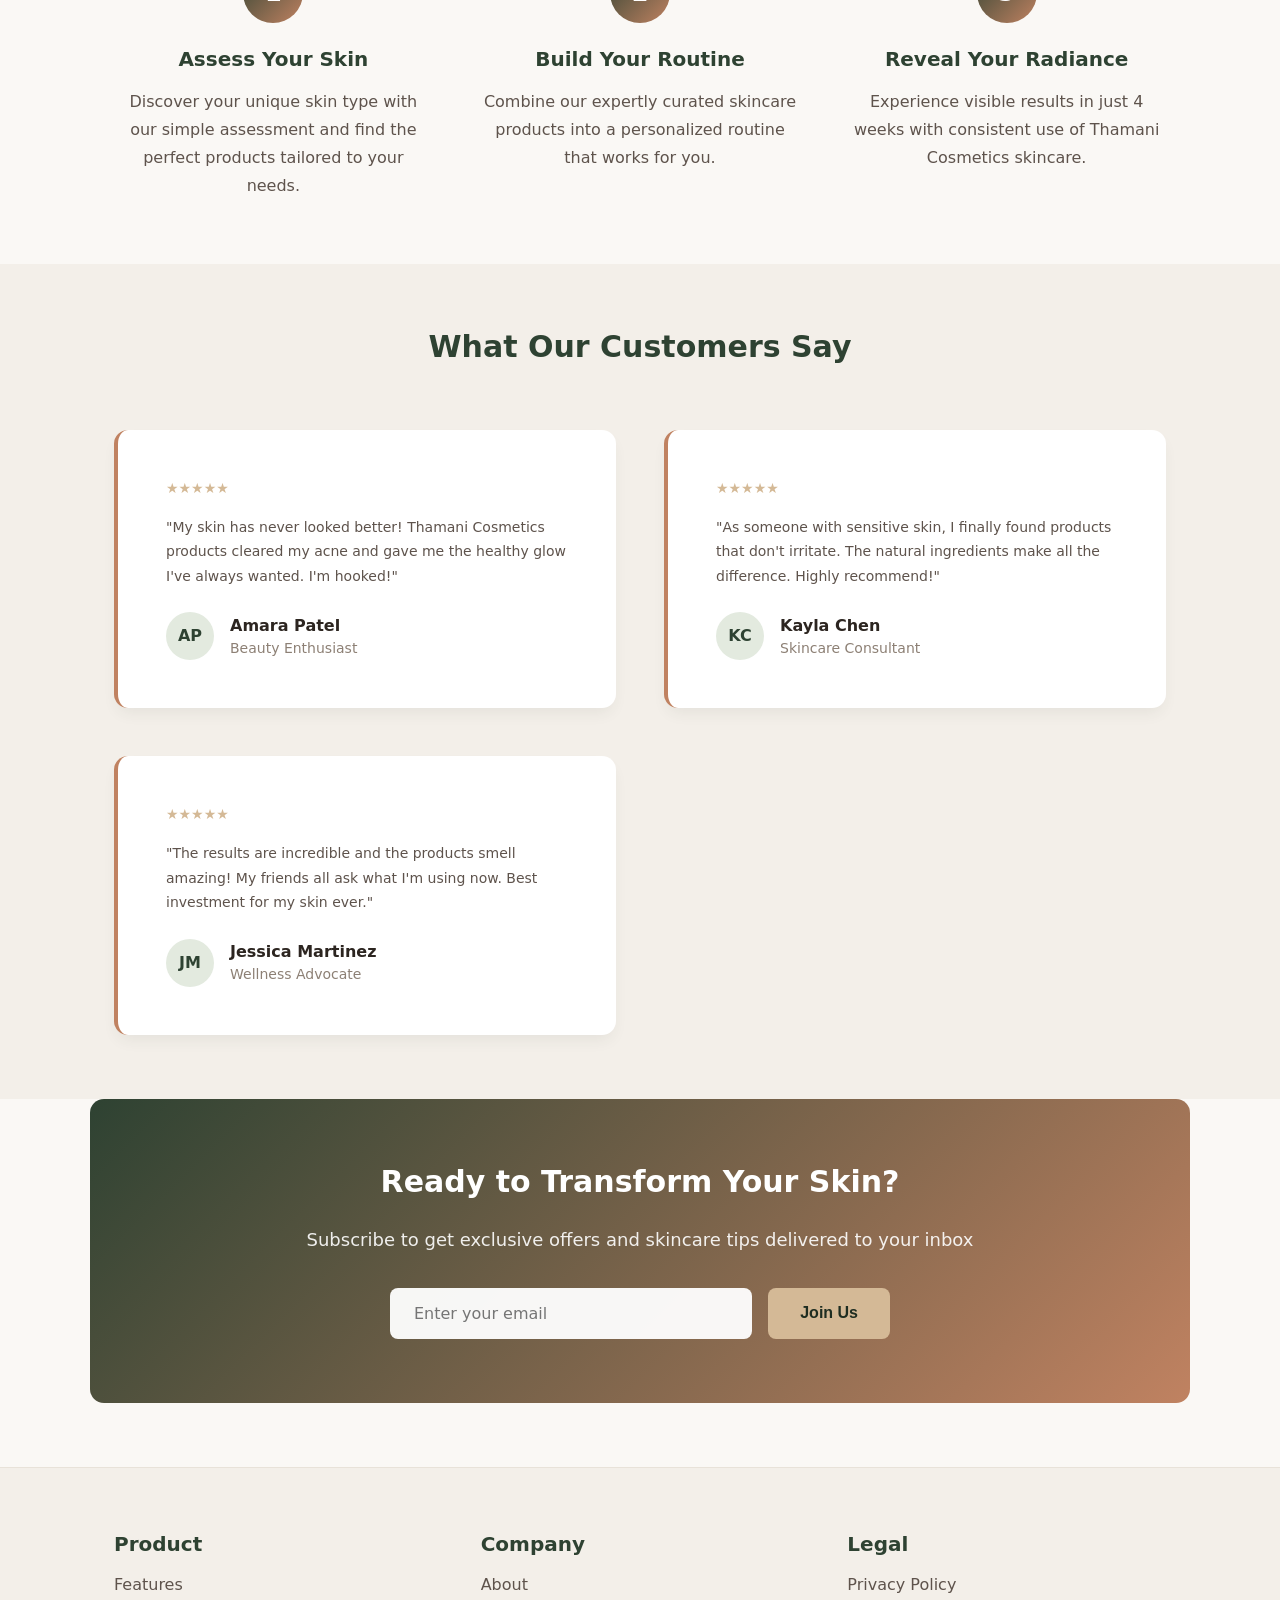
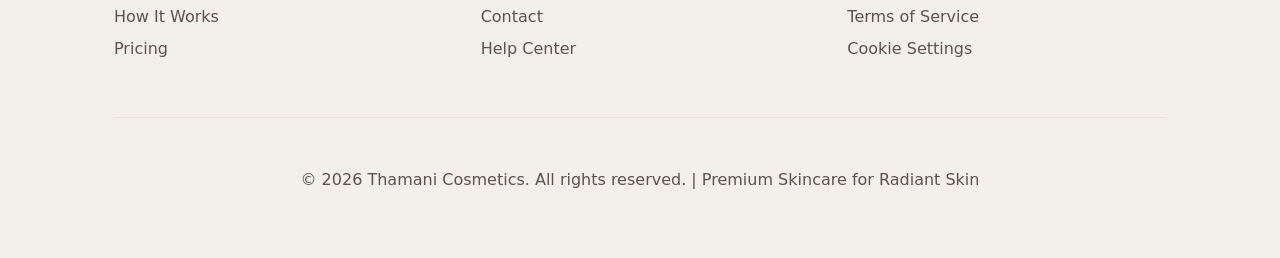
==== commit cc5f3485: "Modified the index.html file" ====
--- a/index.html
+++ b/index.html
@@ -37,7 +37,7 @@
         <a class="btn primary" href="#cta">Explore Collection</a>
       </div>
       <div class="hero-visual">
-        <img src="../Thamani_Cosmetics/images/About Banner.jpg" alt="Premium skincare products from Thamani Cosmetics">
+        <img src="images/About Banner.jpg" alt="Premium skincare products from Thamani Cosmetics">
       </div>
     </section>
 
@@ -47,17 +47,17 @@
         <h2>Why Choose Thamani Cosmetics?</h2>
         <div class="cards">
           <article class="card">
-            <img src="../Thamani_Cosmetics/images/TG.jpg" alt="Natural ingredients in our skincare line">
+            <img src="images/TG.jpg" alt="Natural ingredients in our skincare line">
             <h3>100% Natural Ingredients</h3>
             <p>All our products are made with pure, organic ingredients sourced from nature to give your skin the best care possible.</p>
           </article>
           <article class="card">
-            <img src="../Thamani_Cosmetics/images/Sankofa.jpg" alt="Dermatologist tested skincare">
+            <img src="images/Sankofa.jpg" alt="Dermatologist tested skincare">
             <h3>Dermatologist Tested</h3>
             <p>Formulated and tested by leading dermatologists to ensure safety, efficacy, and results for all skin types.</p>
           </article>
           <article class="card">
-            <img src="../Thamani_Cosmetics/images/Face Oilll.jpg" alt="Eco-friendly sustainable packaging">
+            <img src="images/Face Oilll.jpg" alt="Eco-friendly sustainable packaging">
             <h3>Eco-Friendly Packaging</h3>
             <p>Our commitment to sustainability means beautiful, effective skincare with minimal environmental impact.</p>
           </article>
